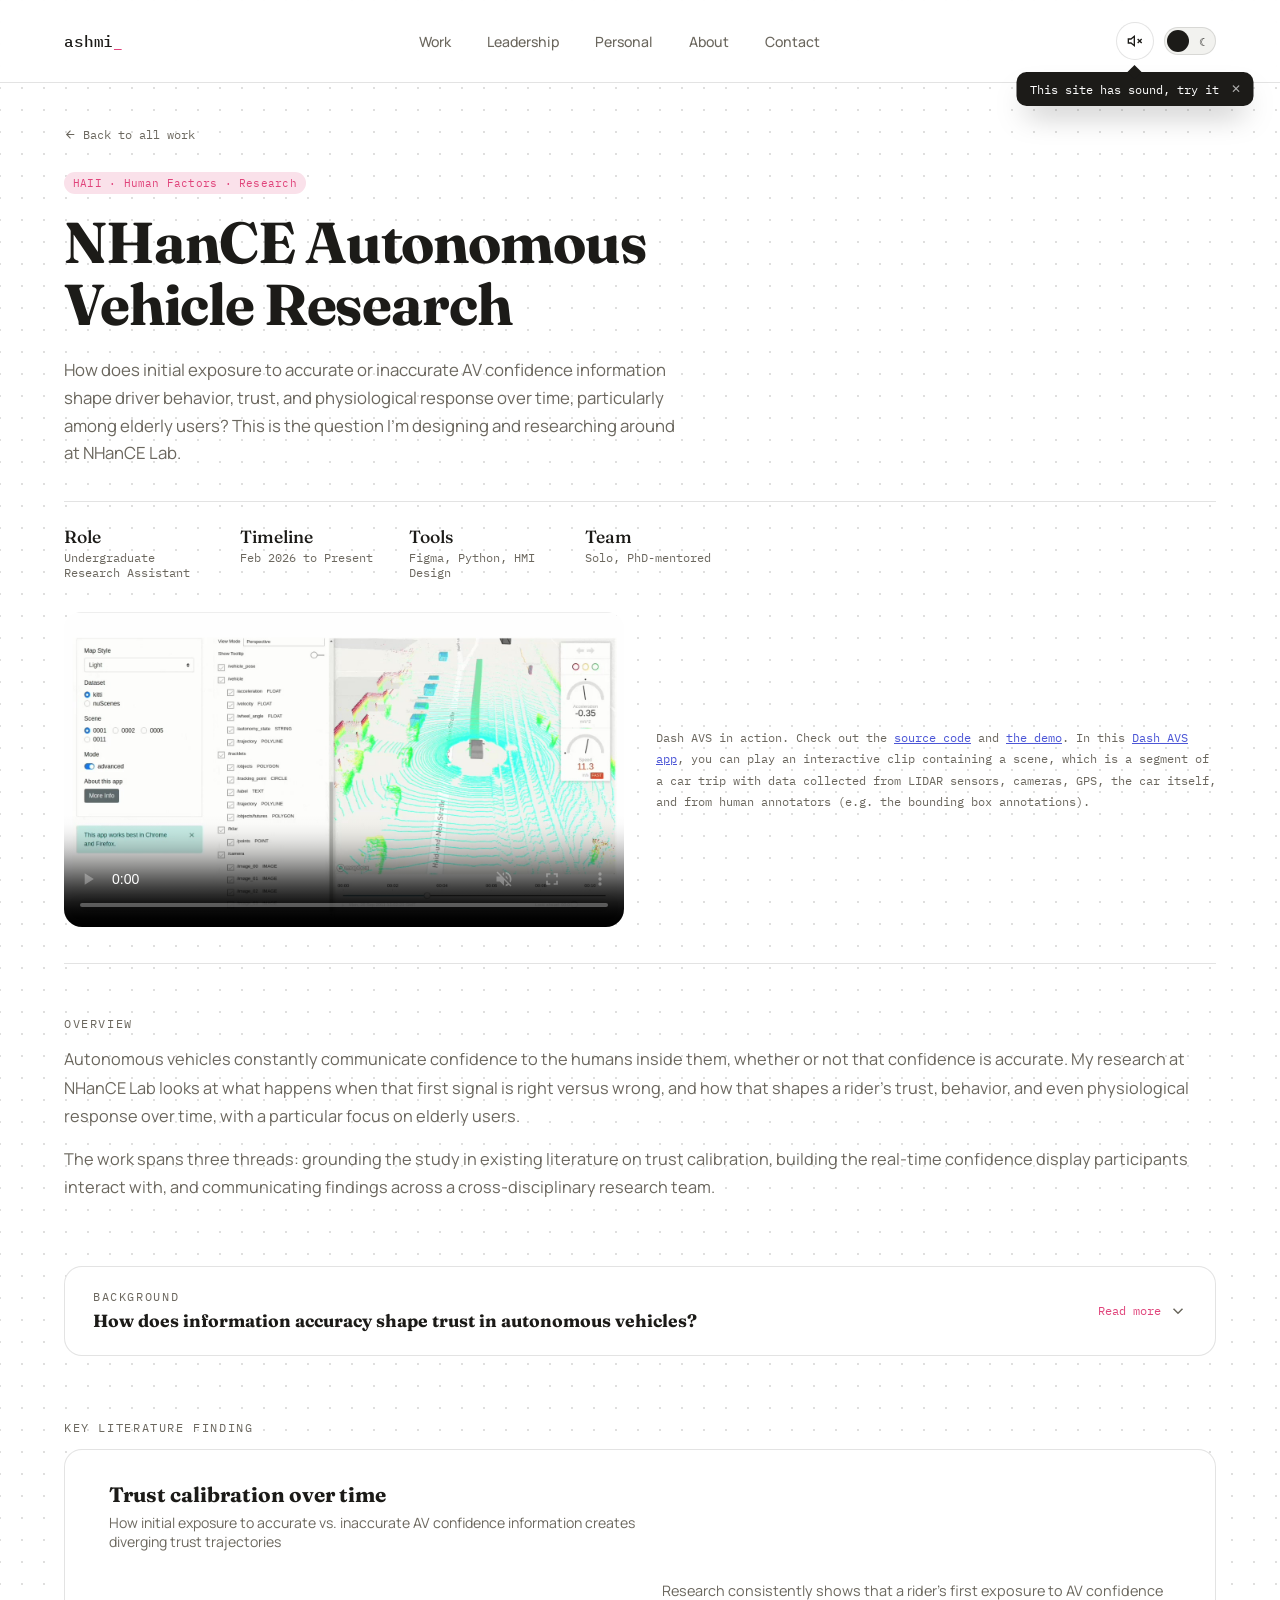
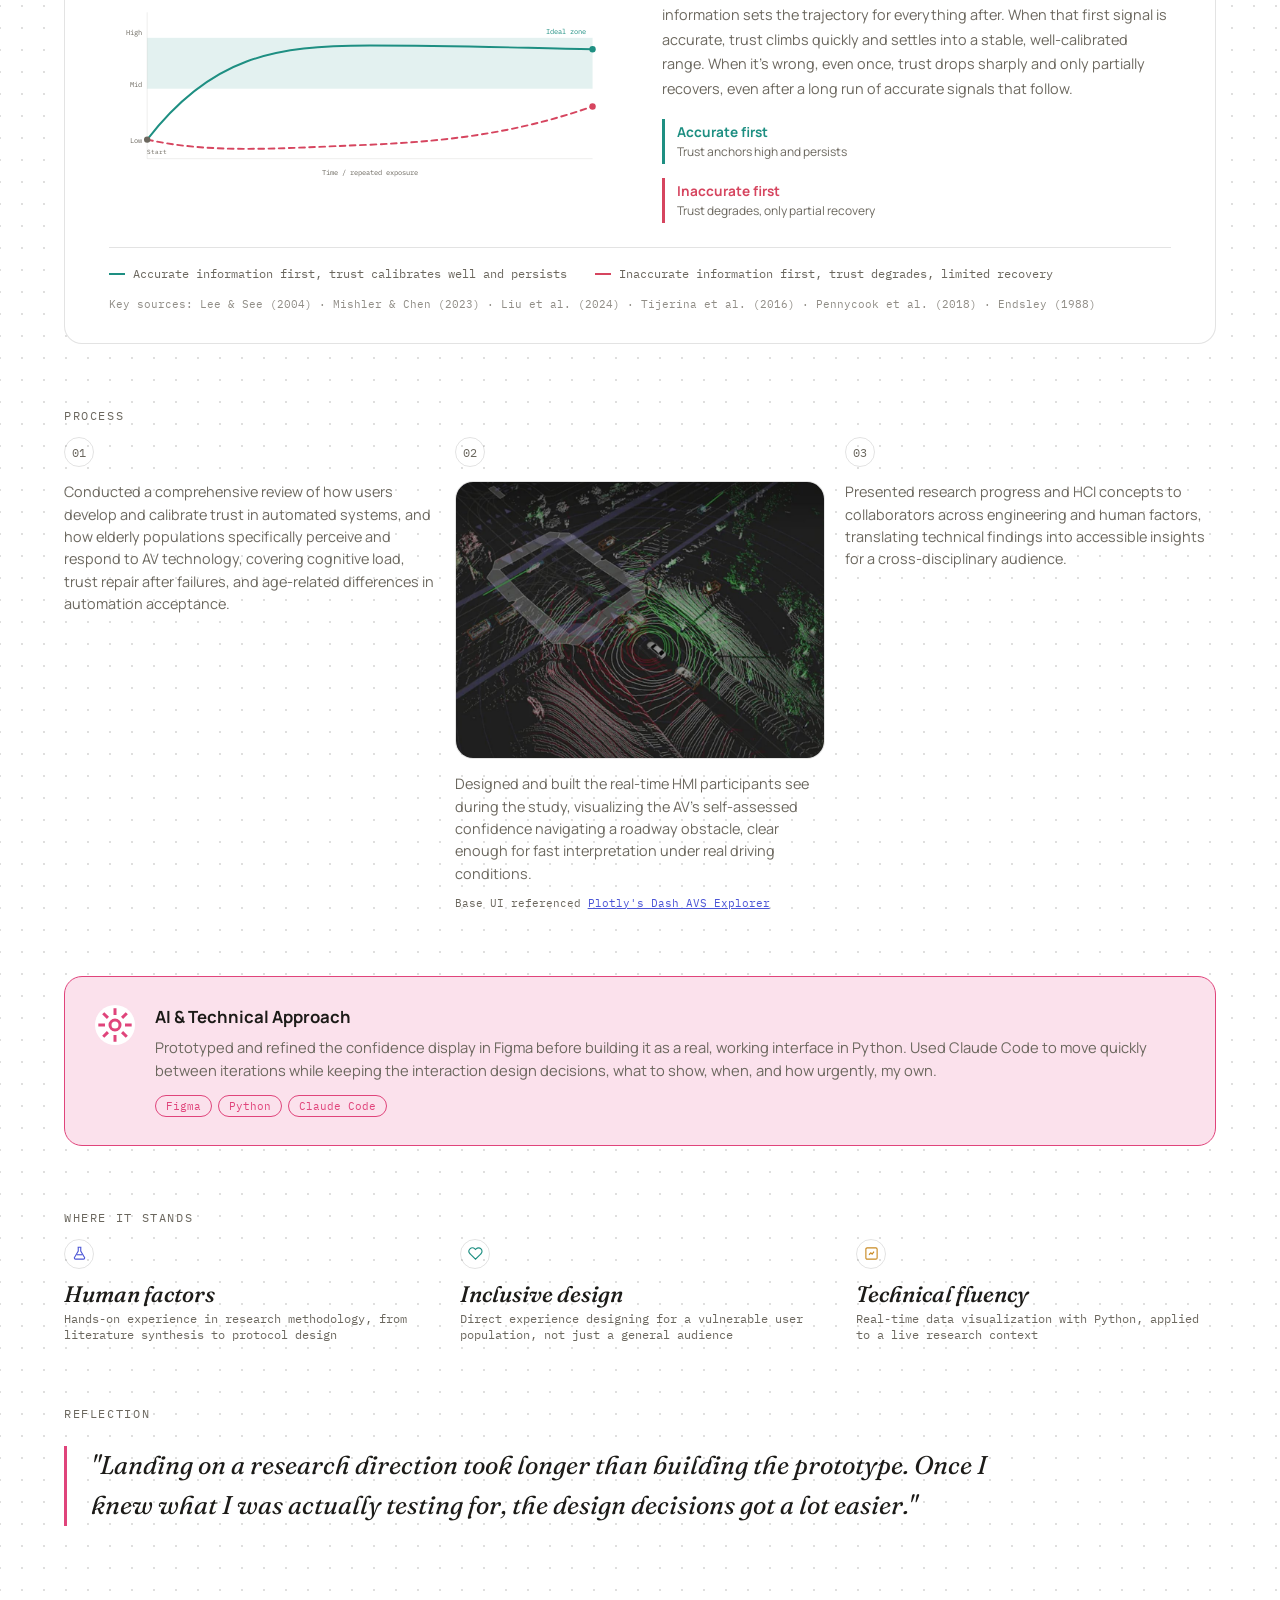
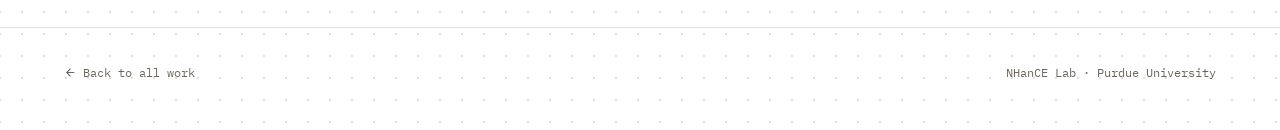
==== projects/nhance.html @ 882b9fed "Add files via upload" ====
<!DOCTYPE html>
<html lang="en">
<head>
<meta charset="UTF-8">
<meta name="viewport" content="width=device-width, initial-scale=1.0">
<title>NHanCE Autonomous Vehicle Research · ashmi.design</title>
<link rel="stylesheet" href="../assets/styles.css">
</head>
<body data-theme="light">
<script>
(function(){
  try{
    var saved = localStorage.getItem('theme');
    if(saved === 'dark'){ document.body.setAttribute('data-theme', 'dark'); }
  }catch(e){}
})();
</script>

<div id="pulse"></div>

<header>
  <a class="wordmark" href="../index.html" style="text-decoration:none; color:var(--ink);">ashmi<span class="cursor">_</span></a>
  <nav>
    <a href="../index.html#work" data-hover>Work</a>
    <a href="../index.html#leadership" data-hover>Leadership</a>
    <a href="../index.html#personal" data-hover>Personal</a>
    <a href="../index.html#about" data-hover>About</a>
    <a href="../index.html#contact" data-hover>Contact</a>
  </nav>
  <div class="controls">
    <div class="sound-btn-wrap">
      <button class="icon-btn" id="soundToggle" title="Toggle sound" aria-pressed="false">
        <svg id="soundIconOn" viewBox="0 0 24 24" fill="none" stroke="currentColor" stroke-width="2" style="display:none">
          <path d="M11 5 6 9H2v6h4l5 4V5Z"/><path d="M15.5 8.5a5 5 0 0 1 0 7"/><path d="M19 5a10 10 0 0 1 0 14"/>
        </svg>
        <svg id="soundIconOff" viewBox="0 0 24 24" fill="none" stroke="currentColor" stroke-width="2">
          <path d="M11 5 6 9H2v6h4l5 4V5Z"/><line x1="22" y1="9" x2="16" y2="15"/><line x1="16" y1="9" x2="22" y2="15"/>
        </svg>
      </button>
      <div class="sound-popup" id="soundPopup">
        This site has sound, try it
        <button id="soundPopupClose" aria-label="Dismiss">✕</button>
      </div>
    </div>
    <div class="switch" id="themeSwitch" role="button" aria-label="Toggle dark mode">
      <span class="glyph sun">☀</span><span class="glyph moon">☾</span>
      <div class="knob"></div>
    </div>
  </div>
</header>

<section class="cs-hero">
  <a class="cs-back" href="../index.html#work">
    <svg viewBox="0 0 24 24" fill="none" stroke="currentColor" stroke-width="2"><path d="M19 12H5M12 19l-7-7 7-7"/></svg>
    Back to all work
  </a>
  <span class="tag">HAII · Human Factors · Research</span>
  <h1 class="cs-title" style="text-align:left; margin-left:0;">NHanCE Autonomous Vehicle Research</h1>
  <p class="cs-subtitle">How does initial exposure to accurate or inaccurate AV confidence information
  shape driver behavior, trust, and physiological response over time, particularly among elderly users?
  This is the question I'm designing and researching around at NHanCE Lab.</p>

  <div class="cs-meta">
    <div class="cs-meta-item"><b>Role</b>Undergraduate Research Assistant</div>
    <div class="cs-meta-item"><b>Timeline</b>Feb 2026 to Present</div>
    <div class="cs-meta-item"><b>Tools</b>Figma, Python, HMI Design</div>
    <div class="cs-meta-item"><b>Team</b>Solo, PhD-mentored</div>
  </div>
</section>

<div class="cs-chart-grid" style="display:grid; gap:32px; align-items:center; margin:0 clamp(20px,5vw,64px) 44px; padding-bottom:36px; border-bottom:1px solid var(--line);">
  <div class="cs-hero-image" style="aspect-ratio:16/9; border-radius:var(--radius); overflow:hidden; background:#000; margin:0;">
    <video
      style="width:100%; height:100%; object-fit:cover; display:block;"
      src="../assets/video/nhance-dashboard-demo.mp4"
      poster="../assets/img/nhance-dashboard-poster.jpg"
      controls muted playsinline preload="metadata">
    </video>
  </div>
  <p style="font-family:'IBM Plex Mono', monospace; font-size:.78rem; color:var(--ink-soft); line-height:1.7; margin:0;">
    Dash AVS in action. Check out the
    <a href="https://github.com/plotly/dash-sample-apps/blob/master/apps/dash-avs-explorer/app.py" target="_blank" rel="noopener" style="color:var(--c1);">source code</a>
    and
    <a href="http://dash-gallery.plotly.host/dash-avs-explorer" target="_blank" rel="noopener" style="color:var(--c1);">the demo</a>.
    In this
    <a href="http://dash-gallery.plotly.host/dash-avs-explorer" target="_blank" rel="noopener" style="color:var(--c1);">Dash AVS app</a>,
    you can play an interactive clip containing a scene, which is a segment of a car trip with data
    collected from LIDAR sensors, cameras, GPS, the car itself, and from human annotators (e.g. the
    bounding box annotations).
  </p>
</div>

<section class="cs-section cs-overview">
  <div class="cs-section-label">Overview</div>
  <p>Autonomous vehicles constantly communicate confidence to the humans inside them, whether or not
  that confidence is accurate. My research at NHanCE Lab looks at what happens when that first signal
  is right versus wrong, and how that shapes a rider's trust, behavior, and even physiological response
  over time, with a particular focus on elderly users.</p>
  <p>The work spans three threads: grounding the study in existing literature on trust calibration,
  building the real-time confidence display participants interact with, and communicating findings
  across a cross-disciplinary research team.</p>
</section>

<section class="cs-section">
  <details class="cs-collapse">
    <summary>
      <div>
        <div class="cs-section-label" style="margin-bottom:6px;">Background</div>
        <div class="cs-collapse-title">How does information accuracy shape trust in autonomous vehicles?</div>
      </div>
      <div class="cs-collapse-toggle">
        <span class="label-closed">Read more</span>
        <span class="label-open">Read less</span>
        <svg class="chevron" viewBox="0 0 24 24" width="18" height="18" fill="none" stroke="currentColor" stroke-width="2"><path d="M6 9l6 6 6-6"/></svg>
      </div>
    </summary>
    <div class="cs-collapse-body">
      <p>Autonomous vehicles are classified by the Society of Automotive Engineers into six levels of
      automation. At SAE Level 3, a vehicle can handle most driving tasks on its own, steering, braking,
      monitoring the environment, but it is not fully autonomous. It still requires a human driver to be
      available and ready to take control when the system reaches its limits, like navigating unexpected
      road conditions or complex intersections. Think of it as a co-pilot that does most of the work but
      can hand the controls back to you at any moment.</p>
      <p>To help drivers know when to step in, Level 3 AVs display real-time confidence information
      through in-vehicle human-machine interfaces, essentially showing how certain the system is about
      handling a given situation. The problem is that this confidence display is not always accurate.
      Sensors fail, systems misjudge conditions, and when drivers repeatedly encounter information that
      does not match reality, they form cognitive biases that shape whether they trust the system, and
      when they decide to take over.</p>
    </div>
  </details>
</section>

<section class="cs-section">
  <div class="cs-section-label">Key literature finding</div>
  <div style="border:1px solid var(--line); border-radius:var(--radius); background:var(--surface); padding:32px clamp(20px,4vw,44px);">
    <h3 style="font-family:'Fraunces', serif; font-weight:700; font-size:1.3rem; margin:0 0 6px;">Trust calibration over time</h3>
    <p style="color:var(--ink-soft); font-size:.88rem; margin:0 0 28px; max-width:60ch;">How initial exposure to accurate vs. inaccurate AV confidence information creates diverging trust trajectories</p>

    <div class="cs-chart-grid" style="display:grid; gap:44px; align-items:center;">
      <svg viewBox="0 0 800 300" style="width:100%; height:auto; display:block;" role="img" aria-label="Line chart showing trust rising and plateauing when initial AV confidence information is accurate, versus dropping and only partially recovering when it is inaccurate">
        <rect x="60" y="50" width="700" height="80" fill="var(--c4)" opacity="0.12"></rect>
        <text x="750" y="44" text-anchor="end" font-family="IBM Plex Mono, monospace" font-size="11" fill="var(--c4)">Ideal zone</text>

        <line x1="60" y1="10" x2="60" y2="240" stroke="var(--line)" stroke-width="1"></line>
        <line x1="60" y1="240" x2="760" y2="240" stroke="var(--line)" stroke-width="1"></line>
        <text x="52" y="45" text-anchor="end" font-family="IBM Plex Mono, monospace" font-size="11" fill="var(--ink-soft)">High</text>
        <text x="52" y="128" text-anchor="end" font-family="IBM Plex Mono, monospace" font-size="11" fill="var(--ink-soft)">Mid</text>
        <text x="52" y="215" text-anchor="end" font-family="IBM Plex Mono, monospace" font-size="11" fill="var(--ink-soft)">Low</text>
        <text x="410" y="266" text-anchor="middle" font-family="IBM Plex Mono, monospace" font-size="11" fill="var(--ink-soft)">Time / repeated exposure</text>

        <path d="M60,210 C160,80 260,62 410,62 C550,62 650,66 760,68" fill="none" stroke="var(--c4)" stroke-width="3" stroke-linecap="round"></path>
        <circle cx="760" cy="68" r="5" fill="var(--c4)"></circle>

        <path d="M60,210 C160,232 260,224 410,218 C550,212 650,196 760,158" fill="none" stroke="var(--c2)" stroke-width="3" stroke-linecap="round" stroke-dasharray="9 7"></path>
        <circle cx="760" cy="158" r="5" fill="var(--c2)"></circle>

        <circle cx="60" cy="210" r="5" fill="var(--ink-soft)"></circle>
        <text x="60" y="232" text-anchor="start" font-family="IBM Plex Mono, monospace" font-size="10" fill="var(--ink-soft)">Start</text>
      </svg>

      <div>
        <p style="color:var(--ink-soft); font-size:.9rem; line-height:1.7; margin:0 0 18px;">
          Research consistently shows that a rider's first exposure to AV confidence information sets
          the trajectory for everything after. When that first signal is accurate, trust climbs quickly
          and settles into a stable, well-calibrated range. When it's wrong, even once, trust drops
          sharply and only partially recovers, even after a long run of accurate signals that follow.
        </p>
        <div style="display:flex; flex-direction:column; gap:14px;">
          <div style="border-left:3px solid var(--c4); padding:4px 0 4px 12px;">
            <div style="font-family:'Manrope', sans-serif; font-weight:700; font-size:.85rem; color:var(--c4);">Accurate first</div>
            <div style="font-family:'Manrope', sans-serif; font-size:.75rem; color:var(--ink-soft); margin-top:2px;">Trust anchors high and persists</div>
          </div>
          <div style="border-left:3px solid var(--c2); padding:4px 0 4px 12px;">
            <div style="font-family:'Manrope', sans-serif; font-weight:700; font-size:.85rem; color:var(--c2);">Inaccurate first</div>
            <div style="font-family:'Manrope', sans-serif; font-size:.75rem; color:var(--ink-soft); margin-top:2px;">Trust degrades, only partial recovery</div>
          </div>
        </div>
      </div>
    </div>

    <div style="display:flex; gap:28px; flex-wrap:wrap; margin-top:24px; padding-top:18px; border-top:1px solid var(--line);">
      <div style="display:flex; align-items:center; gap:8px; font-family:'IBM Plex Mono', monospace; font-size:.74rem; color:var(--ink-soft);">
        <span style="width:16px; height:2px; background:var(--c4); display:inline-block;"></span>
        Accurate information first, trust calibrates well and persists
      </div>
      <div style="display:flex; align-items:center; gap:8px; font-family:'IBM Plex Mono', monospace; font-size:.74rem; color:var(--ink-soft);">
        <span style="width:16px; height:2px; background:var(--c2); display:inline-block; background-image:linear-gradient(90deg, var(--c2) 60%, transparent 40%); background-size:6px 2px;"></span>
        Inaccurate information first, trust degrades, limited recovery
      </div>
    </div>
    <p style="font-family:'IBM Plex Mono', monospace; font-size:.66rem; color:var(--ink-soft); margin:16px 0 0; opacity:.75;">
      Key sources: Lee &amp; See (2004) · Mishler &amp; Chen (2023) · Liu et al. (2024) · Tijerina et al. (2016) · Pennycook et al. (2018) · Endsley (1988)
    </p>
  </div>
</section>

<section class="cs-section">
  <div class="cs-section-label">Process</div>
  <div class="cs-process-grid cs-process-3col">
    <div class="cs-step">
      <div class="cs-step-num">01</div>
      <p>Conducted a comprehensive review of how users develop and calibrate trust in automated
      systems, and how elderly populations specifically perceive and respond to AV technology, covering
      cognitive load, trust repair after failures, and age-related differences in automation acceptance.</p>
    </div>
    <div class="cs-step">
      <div class="cs-step-num">02</div>
      <div style="border-radius:var(--radius); overflow:hidden; aspect-ratio:4/3; border:1px solid var(--line);">
        <img src="../assets/img/lyft-dash-avs-reference.jpg" alt="Plotly Dash AVS Explorer, an open-source LIDAR and sensor visualization tool used as a base UI reference" style="width:100%; height:100%; object-fit:cover; display:block;">
      </div>
      <p>Designed and built the real-time HMI participants see during the study, visualizing the AV's
      self-assessed confidence navigating a roadway obstacle, clear enough for fast interpretation
      under real driving conditions.</p>
      <p style="font-family:'IBM Plex Mono', monospace; font-size:.68rem; color:var(--ink-soft); margin-top:-4px;">
        Base UI referenced <a href="https://medium.com/plotly/the-history-of-autonomous-vehicle-datasets-and-3-open-source-python-apps-for-visualizing-them-afee9d13f58a" target="_blank" rel="noopener" style="color:var(--c1);">Plotly's Dash AVS Explorer</a>
      </p>
    </div>
    <div class="cs-step">
      <div class="cs-step-num">03</div>
      <p>Presented research progress and HCI concepts to collaborators across engineering and human
      factors, translating technical findings into accessible insights for a cross-disciplinary
      audience.</p>
    </div>
  </div>
</section>

<section class="cs-section">
  <div class="cs-ai-callout">
    <div class="icon">
      <svg viewBox="0 0 24 24" fill="none" stroke="currentColor" stroke-width="1.8"><path d="M12 2v4M12 18v4M4.93 4.93l2.83 2.83M16.24 16.24l2.83 2.83M2 12h4M18 12h4M4.93 19.07l2.83-2.83M16.24 7.76l2.83-2.83"/><circle cx="12" cy="12" r="3"/></svg>
    </div>
    <div>
      <h3>AI & Technical Approach</h3>
      <p>Prototyped and refined the confidence display in Figma before building it as a real, working
      interface in Python. Used Claude Code to move quickly between iterations while keeping the
      interaction design decisions, what to show, when, and how urgently, my own.</p>
      <div class="ai-tags">
        <span>Figma</span>
        <span>Python</span>
        <span>Claude Code</span>
      </div>
    </div>
  </div>
</section>

<section class="cs-section">
  <div class="cs-section-label">Where it stands</div>
  <div class="cs-outcome-grid">
    <div class="credential" style="--credential-accent: var(--c1);">
      <div class="credential-icon">
        <svg viewBox="0 0 24 24" fill="none" stroke="currentColor" stroke-width="1.8"><path d="M9 2h6M10 2v6l-5.5 9.5A2 2 0 0 0 6.2 21h11.6a2 2 0 0 0 1.7-3.5L14 8V2"/><path d="M7.5 14h9"/></svg>
      </div>
      <b>Human factors</b>Hands-on experience in research methodology, from literature synthesis to protocol design
    </div>
    <div class="credential" style="--credential-accent: var(--c4);">
      <div class="credential-icon">
        <svg viewBox="0 0 24 24" fill="none" stroke="currentColor" stroke-width="1.8"><path d="M20.8 4.6a5.5 5.5 0 0 0-7.8 0L12 5.6l-1-1a5.5 5.5 0 1 0-7.8 7.8l1 1L12 21l7.8-7.6 1-1a5.5 5.5 0 0 0 0-7.8Z"/></svg>
      </div>
      <b>Inclusive design</b>Direct experience designing for a vulnerable user population, not just a general audience
    </div>
    <div class="credential" style="--credential-accent: var(--c3);">
      <div class="credential-icon">
        <svg viewBox="0 0 24 24" fill="none" stroke="currentColor" stroke-width="1.8"><rect x="3" y="3" width="18" height="18" rx="2"/><path d="M8 14l3-3 2 2 3-4"/></svg>
      </div>
      <b>Technical fluency</b>Real-time data visualization with Python, applied to a live research context
    </div>
  </div>
</section>

<section class="cs-section">
  <div class="cs-section-label">Reflection</div>
  <p class="cs-reflection">"Landing on a research direction took longer than building the prototype.
  Once I knew what I was actually testing for, the design decisions got a lot easier."</p>
</section>

<div class="cs-footer-nav">
  <a href="../index.html#work">
    <svg viewBox="0 0 24 24" width="13" height="13" fill="none" stroke="currentColor" stroke-width="2"><path d="M19 12H5M12 19l-7-7 7-7"/></svg>
    Back to all work
  </a>
  <span style="font-family:'IBM Plex Mono', monospace; font-size:.75rem; color:var(--ink-soft);">NHanCE Lab · Purdue University</span>
</div>

<script src="../assets/script.js"></script>
<script>
const bgCollapse = document.querySelector('.cs-collapse');
if(bgCollapse){
  bgCollapse.addEventListener('toggle', ()=>{
    if(bgCollapse.open){
      tone(392.00, 0.18, 'sine', 0.045, 0, { glide:true });
      tone(523.25, 0.22, 'sine', 0.035, 0.07);
    } else {
      tone(349.23, 0.18, 'sine', 0.04, 0);
    }
  });
}
document.querySelectorAll('.cs-back, .cs-footer-nav a').forEach(link=>{
  link.addEventListener('click', ()=> tone(329.63, 0.16, 'sine', 0.035, 0, { glide:true }));
});
</script>
</body>
</html>
---- assets/styles.css ----
@import url('https://fonts.googleapis.com/css2?family=Fraunces:ital,wght@0,300;0,400;0,500;0,700;0,800;1,400&family=Manrope:wght@400;500;600;700;800&family=IBM+Plex+Mono:wght@400;500&display=swap');

  :root{
    --bg: #FFFFFF;
    --surface: #FFFFFF;
    --surface-2: #F2F2EF;
    --ink: #1C1B18;
    --ink-soft: #6B675E;
    --line: rgba(28,27,24,0.12);
    --accent: #E0447B;
    --accent-soft: #FBE1EC;
    --sage: #7C9271;
    --dot: rgba(28,27,24,0.14);
    --radius: 18px;
    --ease: cubic-bezier(.16,.84,.44,1);
    --c1: #4C56D6;
    --c2: #D6455F;
    --c3: #C98A22;
    --c4: #1E8F82;
  }
  [data-theme="dark"]{
    --bg: #111217;
    --surface: #191B21;
    --surface-2: #20222A;
    --ink: #ECE9DF;
    --ink-soft: #9B968A;
    --line: rgba(236,233,223,0.12);
    --accent: #FF7FB0;
    --accent-soft: #3A2432;
    --sage: #9BB58C;
    --dot: rgba(236,233,223,0.14);
    --c1: #8C97FF;
    --c2: #FF8DA1;
    --c3: #F0B840;
    --c4: #52D9C6;
  }

  *{ box-sizing:border-box; }
  html{ scroll-behavior:smooth; }
  body{
    margin:0;
    background-color:var(--bg);
    background-image: radial-gradient(circle, var(--dot) 1px, transparent 1px);
    background-size: 22px 22px;
    background-position: -11px -11px;
    color:var(--ink);
    font-family:'Manrope', sans-serif;
    transition: background-color .5s var(--ease), color .5s var(--ease);
    overflow-x:hidden;
    cursor:default;
  }
  ::selection{ background:var(--accent); color:var(--bg); }

  .eyebrow{
    font-family:'IBM Plex Mono', monospace;
    font-size:.72rem;
    letter-spacing:.14em;
    text-transform:uppercase;
    color:var(--ink-soft);
  }

  /* ---------- cursor pulse ---------- */
  #pulse{
    position:fixed; top:0; left:0; width:26px; height:26px;
    border-radius:50%;
    border:1.5px solid var(--accent);
    pointer-events:none;
    transform:translate(-50%,-50%);
    z-index:999;
    transition: width .25s var(--ease), height .25s var(--ease), opacity .3s, border-color .5s;
    opacity:0;
  }
  #pulse.show{ opacity:.9; }
  #pulse.big{ width:64px; height:64px; }
  #pulse::after{
    content:'';
    position:absolute; inset:8px;
    border-radius:50%;
    background:var(--accent);
    opacity:.15;
    transition: opacity .3s var(--ease), inset .3s var(--ease);
  }
  #pulse.big::after{ opacity:.4; inset:22px; }

  /* ---------- header ---------- */
  header{
    position:sticky; top:0; z-index:50;
    display:flex; align-items:center; justify-content:space-between;
    padding: 22px clamp(20px,5vw,64px);
    backdrop-filter: blur(10px);
    background: color-mix(in srgb, var(--bg) 92%, transparent);
    border-bottom: 1px solid var(--line);
  }
  .wordmark{
    font-family:'IBM Plex Mono', monospace;
    font-weight:500;
    font-size:1rem;
    letter-spacing:-.01em;
  }
  .wordmark .cursor{
    color:var(--accent);
    animation: blink 1.1s steps(1) infinite;
  }
  @keyframes blink{ 50%{ opacity:0; } }

  nav{ display:flex; gap:clamp(18px,3vw,36px); align-items:center; }
  nav a{
    color:var(--ink-soft); text-decoration:none; font-size:.88rem; font-weight:500;
    position:relative; padding:4px 0;
  }
  nav a::after{
    content:''; position:absolute; left:0; bottom:0; width:0; height:1px;
    background:var(--ink); transition:width .35s var(--ease);
  }
  nav a:hover{ color:var(--ink); }
  nav a:hover::after{ width:100%; }

  .controls{ display:flex; align-items:center; gap:10px; }
  .sound-btn-wrap{ position:relative; display:flex; }

  .sound-popup{
    position:absolute; top:calc(100% + 12px); left:50%; transform:translate(-50%,-6px);
    background:var(--ink); color:var(--bg);
    padding:9px 10px 9px 14px; border-radius:10px;
    font-family:'IBM Plex Mono', monospace; font-size:.72rem; white-space:nowrap;
    display:flex; align-items:center; gap:10px;
    box-shadow:0 16px 30px -10px rgba(0,0,0,.35);
    z-index:200; opacity:0; pointer-events:none;
    transition: opacity .3s var(--ease), transform .3s var(--ease);
  }
  .sound-popup.show{ opacity:1; transform:translate(-50%,0); pointer-events:auto; }
  .sound-popup::before{
    content:''; position:absolute; top:-5px; left:50%; margin-left:-5px;
    width:10px; height:10px; background:var(--ink); transform:rotate(45deg);
  }
  .sound-popup button{
    background:none; border:none; color:var(--bg); opacity:.65; cursor:pointer;
    font-size:12px; line-height:1; padding:2px;
  }
  .sound-popup button:hover{ opacity:1; }

  .icon-btn{
    width:38px; height:38px; border-radius:50%;
    border:1px solid var(--line); background:var(--surface);
    display:flex; align-items:center; justify-content:center;
    cursor:pointer; color:var(--ink); transition: transform .25s var(--ease), background .3s;
  }
  .icon-btn:hover{ transform:translateY(-2px); }
  .icon-btn svg{ width:16px; height:16px; }

  .switch{
    width:52px; height:28px; border-radius:20px;
    background:var(--surface-2); border:1px solid var(--line);
    position:relative; cursor:pointer;
    transition:background .4s var(--ease);
  }
  .switch .knob{
    position:absolute; top:2px; left:2px;
    width:22px; height:22px; border-radius:50%;
    background:var(--ink); transition: transform .4s var(--ease), background .4s;
  }
  [data-theme="dark"] .switch .knob{ transform:translateX(24px); background:var(--accent); }
  .switch .glyph{
    position:absolute; font-size:11px; top:50%; transform:translateY(-50%);
  }
  .switch .sun{ left:6px; }
  .switch .moon{ right:6px; }

  /* ---------- hero ---------- */
  .hero{
    padding: clamp(36px,7vh,72px) clamp(20px,5vw,64px) clamp(40px,8vh,80px);
    position:relative;
  }
  .hero-top{
    display:grid;
    grid-template-columns: 1fr auto 1fr;
    align-items:center;
    gap:16px;
    margin-bottom:28px;
  }
  .hero-top .availability{
    grid-column:2; justify-self:center;
    display:inline-flex; align-items:center; gap:8px;
    border:1px solid color-mix(in srgb, var(--accent) 45%, transparent);
    border-radius:20px; padding:6px 16px 6px 12px;
  }
  .hero-top .location{ grid-column:3; justify-self:end; }
  .star-pulse{
    width:13px; height:13px; display:inline-flex; flex-shrink:0;
    animation: starpulse 1.8s ease-in-out infinite;
  }
  .star-pulse svg{ width:100%; height:100%; }
  @keyframes starpulse{
    0%,100%{ transform:scale(1) rotate(0deg); opacity:1; }
    50%{ transform:scale(1.35) rotate(15deg); opacity:.65; }
  }

  @media (max-width:640px){
    .hero-top{ grid-template-columns:1fr; justify-items:center; text-align:center; }
    .hero-top .location{ justify-self:center; }
  }

  h1{
    font-family:'Fraunces', serif;
    font-weight:400;
    font-size: clamp(2.4rem, 6.4vw, 5.4rem);
    line-height:1.14;
    letter-spacing:-.02em;
    margin:0 auto 28px;
    max-width:23ch;
    text-align:center;
    transition: transform .35s cubic-bezier(.34,1.56,.64,1);
    transform-origin:center;
  }
  h1.pop-block{ transform: scale(1.035); }
  h1 em{
    font-style:normal; font-weight:800; color:var(--accent); position:relative;
    margin-right:0.14em;
  }
  h1 .line{ display:block; overflow:hidden; padding-bottom:0.14em; margin-bottom:-0.14em; }
  h1 .line span{
    display:inline-block;
    transform:translateY(110%);
    animation: rise .9s var(--ease) forwards;
  }

  @keyframes rise{ to{ transform:translateY(0); } }

  .hero-bottom{
    display:flex; justify-content:space-between; align-items:flex-end;
    gap:40px; flex-wrap:wrap; border-top:1px solid var(--line); padding-top:26px;
  }
  .hero-sub{ max-width:38ch; color:var(--ink-soft); font-size:1rem; line-height:1.6; }
  .hero-sub strong{ color:var(--ink); font-weight:600; }

  .credentials{ display:flex; gap:30px; flex-wrap:wrap; }
  .credential{ font-family:'IBM Plex Mono', monospace; font-size:.78rem; color:var(--ink-soft); max-width:17ch; }
  .credential-icon{
    width:30px; height:30px; border-radius:50%;
    display:flex; align-items:center; justify-content:center;
    border:1px solid var(--line);
    color: var(--credential-accent, var(--accent));
    margin-bottom:11px;
  }
  .credential-icon svg{ width:15px; height:15px; }
  .credential b{ display:block; color:var(--ink); font-size:1.4rem; font-family:'Fraunces',serif; font-style:italic; font-weight:500; margin-bottom:2px; }

  /* ---------- sections ---------- */
  section{ padding: 40px clamp(20px,5vw,64px); position:relative; }
  .section-head{
    display:flex; justify-content:space-between; align-items:flex-end;
    margin-bottom:36px; gap:20px; flex-wrap:wrap;
  }
  .section-head h2{
    font-family:'Fraunces', serif; font-weight:700; font-size:clamp(1.6rem,3vw,2.4rem);
    margin:6px 0 0;
  }
  .section-head p{ color:var(--ink-soft); max-width:32ch; font-size:.92rem; margin:0; }

  /* ---------- project grid ---------- */
  .grid{
    display:grid;
    grid-template-columns: repeat(2, 1fr);
    grid-auto-rows: minmax(190px, auto);
    gap:16px;
  }
  .card{
    grid-column: span 1;
    background:var(--surface);
    border:1px solid var(--line);
    border-radius:var(--radius);
    padding:22px;
    position:relative;
    overflow:hidden;
    cursor:pointer;
    transition: transform .5s var(--ease), border-color .35s, box-shadow .5s var(--ease),
                opacity .5s var(--ease), filter .5s var(--ease);
    display:flex; flex-direction:column; justify-content:space-between;
    z-index:1;
  }

  .card:hover{
    transform:translateY(-6px);
    box-shadow: 0 24px 48px -24px rgba(0,0,0,.28);
    border-color: var(--card-accent, var(--accent));
  }
  .card-top{ display:flex; justify-content:space-between; align-items:flex-start; gap:8px; }
  .tag{
    font-family:'IBM Plex Mono', monospace; font-size:.68rem;
    color:var(--card-accent, var(--accent));
    background: color-mix(in srgb, var(--card-accent, var(--accent)) 16%, var(--surface));
    padding:4px 9px; border-radius:20px; letter-spacing:.02em;
    display:inline-flex; align-items:center; gap:5px;
  }
  .arrow{
    width:28px; height:28px; border-radius:50%; border:1px solid var(--line);
    display:flex; align-items:center; justify-content:center; flex-shrink:0;
    transition: transform .4s var(--ease), background .3s;
  }
  .card:hover .arrow{ transform: rotate(45deg); background:var(--card-accent, var(--accent)); border-color:var(--card-accent, var(--accent)); }
  .card:hover .arrow svg{ stroke:var(--bg); }
  .arrow svg{ width:12px; height:12px; stroke:var(--ink); transition:stroke .3s; }

  .card h3{
    font-family:'Manrope', sans-serif; font-weight:700; font-size:1.3rem; margin:16px 0 8px;
    letter-spacing:-.01em; line-height:1.15;
  }
  .card p{ color:var(--ink-soft); font-size:.86rem; line-height:1.55; margin:0; max-width:40ch; font-style:italic; opacity:.82; }

  .wave{ width:100%; height:38px; margin-top:14px; }
  .wave path{
    fill:none; stroke:var(--card-accent, var(--accent)); stroke-width:1.6;
    stroke-linecap:round;
    opacity:.55;
    transition: opacity .3s;
  }
  .card:hover .wave path{ opacity:1; }

  /* sonar-ripple mockup — concentric pings expanding from a center point */
  .ripple-signal{
    position:relative; width:100%; height:38px; margin-top:14px;
    display:flex; align-items:center;
  }
  .ripple-signal .dot{
    position:absolute; left:5px; width:6px; height:6px; border-radius:50%;
    background: var(--card-accent, var(--accent));
  }
  .ripple-signal .ping{
    position:absolute; left:2px; width:12px; height:12px; border-radius:50%;
    border:1.5px solid var(--card-accent, var(--accent));
    opacity:0;
    animation: pingRipple 2.6s ease-out infinite;
  }
  .ripple-signal .ping:nth-child(2){ animation-delay:.85s; }
  .ripple-signal .ping:nth-child(3){ animation-delay:1.7s; }
  .card:hover .ripple-signal .ping{ animation-duration:1.3s; }
  @keyframes pingRipple{
    0%{ transform:scale(.6); opacity:.75; }
    70%{ opacity:.15; }
    100%{ transform:scale(4.2); opacity:0; }
  }

  .card-detail{
    max-height:0; overflow:hidden;
    transition: max-height .5s var(--ease), margin .5s var(--ease);
    font-size:.85rem; color:var(--ink-soft); line-height:1.6;
    border-top: 1px solid transparent;
    font-style:italic; opacity:.68;
  }
  .card.active .card-detail{
    max-height:240px; margin-top:14px; border-top:1px solid var(--line); padding-top:14px;
  }
  .case-study-link{
    display:inline-flex; align-items:center; gap:7px; margin-top:16px;
    font-family:'IBM Plex Mono', monospace; font-size:.74rem; font-style:normal; font-weight:500;
    color: var(--card-accent, var(--accent)); text-decoration:none;
    border:1px solid var(--card-accent, var(--accent));
    border-radius:20px; padding:8px 14px;
    transition: background .25s var(--ease), color .25s var(--ease);
  }
  .case-study-link:hover{
    background: var(--card-accent, var(--accent));
    color: var(--bg);
  }
  .case-study-link svg{ transition: transform .25s var(--ease); }
  .case-study-link:hover svg{ transform: translateX(2px); }
  .card.active .arrow{ transform:rotate(90deg); }

  /* pop-out interaction: active card lifts forward, siblings recede */
  .card.active{
    transform: scale(1.035) translateY(-10px);
    box-shadow: 0 40px 70px -24px color-mix(in srgb, var(--card-accent, var(--accent)) 45%, rgba(0,0,0,.4));
    border-color: var(--card-accent, var(--accent));
    z-index:6;
  }
  .grid.has-active .card:not(.active){
    opacity:.4;
    filter: blur(1.5px) saturate(.7);
    transform: scale(.965);
  }
  .grid.has-active .card:not(.active):hover{
    opacity:.65; filter: blur(.5px) saturate(.85); transform: scale(.975);
  }

  /* ---------- leadership + personal writing ---------- */
  .lead-grid{
    display:grid; grid-template-columns: repeat(2, 1fr); gap:16px;
  }
  .lead-card{
    background:var(--surface); border:1px solid var(--line); border-radius:var(--radius);
    padding:24px; transition: transform .4s var(--ease), border-color .35s, box-shadow .4s var(--ease);
  }
  .lead-card:hover{
    transform:translateY(-4px);
    border-color: var(--card-accent, var(--accent));
    box-shadow: 0 20px 40px -22px rgba(0,0,0,.22);
  }
  .lead-card .tag{ margin-bottom:14px; }
  .lead-card h3{
    font-family:'Manrope', sans-serif; font-weight:700; font-size:1.25rem; margin:0 0 8px; letter-spacing:-.01em;
  }
  .lead-card p{ color:var(--ink-soft); font-size:.88rem; line-height:1.6; margin:0; }

  .article-card{
    background:var(--surface); border:1px dashed var(--line); border-radius:var(--radius);
    padding:24px; min-height:150px; display:flex; flex-direction:column; justify-content:center; gap:8px;
    transition: border-color .35s, background .35s;
  }
  .article-card:hover{ border-color: var(--accent); background: var(--accent-soft); }
  .article-card.published{ border-style:solid; border-color:var(--line); background:var(--surface); }
  .article-card.published:hover{
    border-color: var(--card-accent, var(--accent));
    background: var(--surface);
    transform: translateY(-4px);
    box-shadow: 0 20px 40px -22px rgba(0,0,0,.2);
  }
  .article-card.published h3{ font-style:normal; font-weight:700; color:var(--ink); font-size:1.15rem; }
  .article-card.published p{ opacity:.9; }
  .article-card.published .article-status{ color: var(--card-accent, var(--accent)); }
  .article-status{
    font-family:'IBM Plex Mono', monospace; font-size:.68rem; letter-spacing:.06em; text-transform:uppercase;
    color:var(--ink-soft);
  }
  .article-card h3{
    font-family:'Manrope', sans-serif; font-style:italic; font-weight:400; font-size:1.15rem; margin:0;
    color:var(--ink-soft);
  }
  .article-card p{ color:var(--ink-soft); font-size:.85rem; margin:0; opacity:.75; }

  @media (max-width: 860px){
    .lead-grid{ grid-template-columns:1fr; }
  }

  /* ---------- about / footer ---------- */
  .about{
    display:grid; grid-template-columns: 1.1fr .9fr; gap:60px;
    padding-top:60px; padding-bottom:60px;
    border-top:1px solid var(--line);
  }
  .about h2{
    font-family:'Fraunces', serif; font-weight:700; font-size:clamp(1.6rem,3.4vw,2.6rem);
    line-height:1.25; margin:14px 0 20px; max-width:20ch;
  }
  .about p{ color:var(--ink-soft); line-height:1.7; max-width:52ch; }
  .toollist{ display:flex; flex-wrap:wrap; gap:8px; margin-top:22px; }
  .toollist span{
    font-family:'IBM Plex Mono', monospace; font-size:.72rem;
    border:1px solid var(--accent); padding:6px 11px; border-radius:20px;
    color: var(--accent);
    background: var(--accent-soft);
    font-weight:500;
  }
  .contact-card{
    background:var(--surface); border:1px solid var(--line); border-radius:var(--radius);
    padding:28px; align-self:start;
  }
  .contact-card .eyebrow{ margin-bottom:12px; }
  .contact-link{
    display:flex; justify-content:space-between; align-items:center;
    padding:14px 0; border-top:1px solid var(--line);
    text-decoration:none; color:var(--ink); font-size:.95rem;
  }
  .contact-link:first-of-type{ border-top:none; }
  .contact-link span.small{ color:var(--ink-soft); font-family:'IBM Plex Mono', monospace; font-size:.72rem; }

  footer{
    padding:28px clamp(20px,5vw,64px) 40px;
    display:flex; justify-content:space-between; color:var(--ink-soft);
    font-family:'IBM Plex Mono', monospace; font-size:.72rem;
    flex-wrap:wrap; gap:10px;
    position:relative;
  }
  .footer-left{ display:flex; align-items:center; gap:10px; flex-wrap:wrap; }
  .footer-sep{ opacity:.5; }
  .footer-deploy{ display:inline-flex; align-items:center; color:var(--ink-soft); }

  /* ---------- scribbles ---------- */
  .scribble{
    position:absolute;
    pointer-events:auto;
    cursor:default;
    opacity:.85;
    z-index:0;
  }
  .scribble path, .scribble circle{ fill:none; stroke-linecap:round; stroke-linejoin:round; }

  /* star / sparkle: bouncy pop + confetti burst */
  .scribble.pop{ animation: scribblePop .6s cubic-bezier(.34,1.56,.64,1); }
  @keyframes scribblePop{
    0%{ transform: scale(1) rotate(0deg); }
    35%{ transform: scale(1.4) rotate(-14deg); }
    62%{ transform: scale(.9) rotate(9deg); }
    100%{ transform: scale(1) rotate(0deg); }
  }

  /* wave squiggles: side-to-side wiggle, like the line undulating */
  .scribble-wave.wiggle{ animation: scribbleWiggle .6s ease-in-out; }
  @keyframes scribbleWiggle{
    0%,100%{ transform: rotate(0deg); }
    20%{ transform: rotate(-9deg); }
    40%{ transform: rotate(7deg); }
    60%{ transform: rotate(-5deg); }
    80%{ transform: rotate(3deg); }
  }

  /* circles: pull inward into a spiral, then release back out */
  .scribble-circle.spiral{ animation: scribbleSpiral .7s cubic-bezier(.45,0,.55,1); }
  @keyframes scribbleSpiral{
    0%{ transform: scale(1) rotate(0deg); opacity:.85; }
    50%{ transform: scale(.32) rotate(190deg); opacity:.55; }
    100%{ transform: scale(1) rotate(380deg); opacity:.85; }
  }

  /* heart-loop: a quick double heartbeat pulse */
  .scribble-heart.heartbeat{ animation: scribbleHeartbeat .65s ease-in-out; }
  @keyframes scribbleHeartbeat{
    0%,100%{ transform: scale(1); }
    15%{ transform: scale(1.3); }
    30%{ transform: scale(1.05); }
    45%{ transform: scale(1.35); }
    62%{ transform: scale(1); }
  }

  /* arrow: darts forward in its own direction, then springs back */
  .scribble-arrow.dart{ animation: scribbleDart .5s cubic-bezier(.34,1.56,.64,1); }
  @keyframes scribbleDart{
    0%{ transform: translate(0,0) rotate(0deg); }
    40%{ transform: translate(9px,-9px) rotate(10deg); }
    100%{ transform: translate(0,0) rotate(0deg); }
  }

  /* plus mark: a quick spinning flash, like a spark igniting */
  .scribble-plus.flash{ animation: scribbleFlash .6s ease-out; }
  @keyframes scribbleFlash{
    0%{ transform: scale(1) rotate(0deg); opacity:.85; }
    30%{ transform: scale(1.6) rotate(90deg); opacity:1; }
    60%{ transform: scale(.85) rotate(200deg); opacity:.85; }
    100%{ transform: scale(1) rotate(360deg); opacity:.85; }
  }

  .confetti-particle{
    position:fixed; pointer-events:none; z-index:9999;
  }
  .float-a{ animation: floatA 9s ease-in-out infinite; }
  .float-b{ animation: floatB 11s ease-in-out infinite; }
  .float-c{ animation: floatC 7.5s ease-in-out infinite; }
  .spin-slow{ animation: spinSlow 22s linear infinite; transform-origin:50% 50%; }
  @keyframes floatA{
    0%,100%{ transform: translateY(0) rotate(-4deg); }
    50%{ transform: translateY(-14px) rotate(4deg); }
  }
  @keyframes floatB{
    0%,100%{ transform: translateY(0) translateX(0) rotate(3deg); }
    50%{ transform: translateY(12px) translateX(-8px) rotate(-6deg); }
  }
  @keyframes floatC{
    0%,100%{ transform: scale(1) rotate(0deg); }
    50%{ transform: scale(1.12) rotate(8deg); }
  }
  @keyframes spinSlow{ to{ transform: rotate(360deg); } }

  @media (max-width: 860px){
    .scribble{ display:none; }
    .grid{ grid-template-columns: repeat(2,1fr); }
    .about{ grid-template-columns:1fr; }
    #pulse{ display:none; }
  }

  @media (max-width: 540px){
    .grid{ grid-template-columns: 1fr; }
  }


  /* ================= Case study pages ================= */
  .cs-back{
    display:flex; width:fit-content; align-items:center; gap:6px;
    font-family:'IBM Plex Mono', monospace; font-size:.75rem; color:var(--ink-soft);
    text-decoration:none; margin-bottom:28px;
  }
  .cs-back:hover{ color:var(--ink); }
  .cs-back svg{ width:13px; height:13px; }

  .cs-hero{ padding: 44px clamp(20px,5vw,64px) 0; position:relative; }
  .cs-title{
    font-family:'Fraunces', serif; font-weight:700; font-size:clamp(2rem,5vw,3.6rem);
    line-height:1.08; letter-spacing:-.02em; margin:18px 0 20px; max-width:19ch;
  }
  .cs-subtitle{ color:var(--ink-soft); font-size:1.05rem; line-height:1.65; max-width:62ch; margin:0 0 34px; }
  .cs-meta{
    display:flex; gap:36px; flex-wrap:wrap;
    padding:24px 0 32px; border-top:1px solid var(--line);
  }
  .cs-meta-item{ font-family:'IBM Plex Mono', monospace; font-size:.75rem; color:var(--ink-soft); max-width:20ch; }
  .cs-meta-item b{
    display:block; font-family:'Fraunces', serif; font-weight:500; font-size:1.1rem;
    color:var(--ink); margin-bottom:3px;
  }

  /* photo placeholder — dashed, clearly a "drop your image here" slot */
  .photo-placeholder{
    border:1.5px dashed var(--line); border-radius:var(--radius);
    background:var(--surface-2);
    display:flex; flex-direction:column; align-items:center; justify-content:center; gap:10px;
    color:var(--ink-soft); text-align:center; padding:32px 20px;
  }
  .photo-placeholder svg{ width:28px; height:28px; opacity:.5; }
  .photo-placeholder span{
    font-family:'IBM Plex Mono', monospace; font-size:.72rem; line-height:1.6; max-width:32ch;
  }
  .cs-hero-image{ aspect-ratio:16/9; margin: 0 clamp(20px,5vw,64px) 56px; }

  .cs-section{ padding: 8px clamp(20px,5vw,64px) 56px; }
  .cs-section-label{
    font-family:'IBM Plex Mono', monospace; font-size:.72rem; letter-spacing:.14em; text-transform:uppercase;
    color:var(--ink-soft); margin-bottom:14px;
  }
  .cs-overview p{ color:var(--ink-soft); font-size:1.02rem; line-height:1.75; max-width:none; margin:0 0 14px; }

  .cs-collapse{
    border:1px solid var(--line); border-radius:var(--radius); background:var(--surface);
    overflow:hidden;
  }
  .cs-collapse summary{
    list-style:none; cursor:pointer;
    padding:22px clamp(20px,4vw,28px);
    display:flex; justify-content:space-between; align-items:center; gap:20px;
  }
  .cs-collapse summary::-webkit-details-marker{ display:none; }
  .cs-collapse summary:hover .cs-collapse-title{ color:var(--accent); }
  .cs-collapse-title{
    font-family:'Fraunces', serif; font-weight:700; font-size:1.1rem; color:var(--ink);
    line-height:1.3; transition:color .25s var(--ease); max-width:56ch;
  }
  .cs-collapse-toggle{
    display:flex; align-items:center; gap:8px; flex-shrink:0;
    font-family:'IBM Plex Mono', monospace; font-size:.74rem; color:var(--accent);
  }
  .cs-collapse .chevron{
    flex-shrink:0; color:var(--ink-soft); transition: transform .3s var(--ease);
  }
  .cs-collapse[open] .chevron{ transform: rotate(180deg); }
  .cs-collapse:not([open]) .label-open{ display:none; }
  .cs-collapse[open] .label-closed{ display:none; }
  .cs-collapse-body{
    padding:0 clamp(20px,4vw,28px) 26px;
    color:var(--ink-soft); font-size:.94rem; line-height:1.75;
    border-top:1px solid var(--line); margin-top:-1px; padding-top:20px;
  }
  .cs-collapse-body p{ margin:0 0 14px; }
  .cs-collapse-body p:last-child{ margin-bottom:0; }
  .cs-overview p:last-child{ margin-bottom:0; }

  /* process: numbered, photo-forward steps */
  .cs-process-grid{ display:grid; grid-template-columns:repeat(2,1fr); gap:20px; }
  .cs-process-3col{ grid-template-columns:repeat(3,1fr); }
  .cs-chart-grid{ grid-template-columns:1fr 1fr; }
  .cs-step{ display:flex; flex-direction:column; gap:14px; }
  .cs-step-num{
    width:30px; height:30px; border-radius:50%; border:1px solid var(--line);
    display:flex; align-items:center; justify-content:center;
    font-family:'IBM Plex Mono', monospace; font-size:.78rem; color:var(--ink-soft); flex-shrink:0;
  }
  .cs-step .photo-placeholder{ aspect-ratio:4/3; }
  .cs-step p{ color:var(--ink-soft); font-size:.9rem; line-height:1.55; margin:0; }

  /* AI & tools callout — deliberately stands out */
  .cs-ai-callout{
    border:1.5px solid var(--accent);
    background: var(--accent-soft);
    border-radius:var(--radius);
    padding:28px 30px;
    display:flex; gap:20px; align-items:flex-start;
  }
  .cs-ai-callout .icon{
    width:40px; height:40px; border-radius:50%; background:var(--surface);
    display:flex; align-items:center; justify-content:center; flex-shrink:0;
    color:var(--accent);
  }
  .cs-ai-callout h3{
    font-family:'Manrope', sans-serif; font-weight:700; font-size:1.05rem; margin:0 0 8px; color:var(--ink);
  }
  .cs-ai-callout p{ color:var(--ink-soft); font-size:.92rem; line-height:1.6; margin:0; max-width:none; }
  .cs-ai-callout .ai-tags{ display:flex; flex-wrap:wrap; gap:6px; margin-top:12px; }
  .cs-ai-callout .ai-tags span{
    font-family:'IBM Plex Mono', monospace; font-size:.68rem; color:var(--accent);
    border:1px solid var(--accent); border-radius:20px; padding:3px 10px;
  }

  /* outcome — reuse the credential visual language for consistency */
  .cs-outcome-grid{ display:grid; grid-template-columns:repeat(3,1fr); gap:36px; }
  .cs-outcome-4col{ grid-template-columns:repeat(4,1fr); gap:20px; }
  .cs-outcome-grid .credential{ max-width:none; }

  .cs-reflection{
    border-left:3px solid var(--accent); padding-left:24px;
    font-family:'Fraunces', serif; font-style:italic; font-weight:400;
    font-size:clamp(1.2rem,2.4vw,1.6rem); line-height:1.55; color:var(--ink); max-width:56ch;
  }

  .cs-footer-nav{
    display:flex; justify-content:space-between; align-items:center; flex-wrap:wrap; gap:16px;
    padding:36px clamp(20px,5vw,64px) 50px; border-top:1px solid var(--line); margin-top:20px;
  }
  .cs-footer-nav a{
    font-family:'IBM Plex Mono', monospace; font-size:.78rem; color:var(--ink-soft); text-decoration:none;
    display:inline-flex; align-items:center; gap:6px;
  }
  .cs-footer-nav a:hover{ color:var(--ink); }

  @media (max-width:720px){
    .cs-process-grid{ grid-template-columns:1fr; }
    .cs-outcome-grid{ grid-template-columns:1fr; }
    .cs-chart-grid{ grid-template-columns:1fr; }
    .cs-ai-callout{ flex-direction:column; }
  }

  @media (prefers-reduced-motion: reduce){
    *{ animation-duration:.001s !important; transition-duration:.001s !important; }
  }
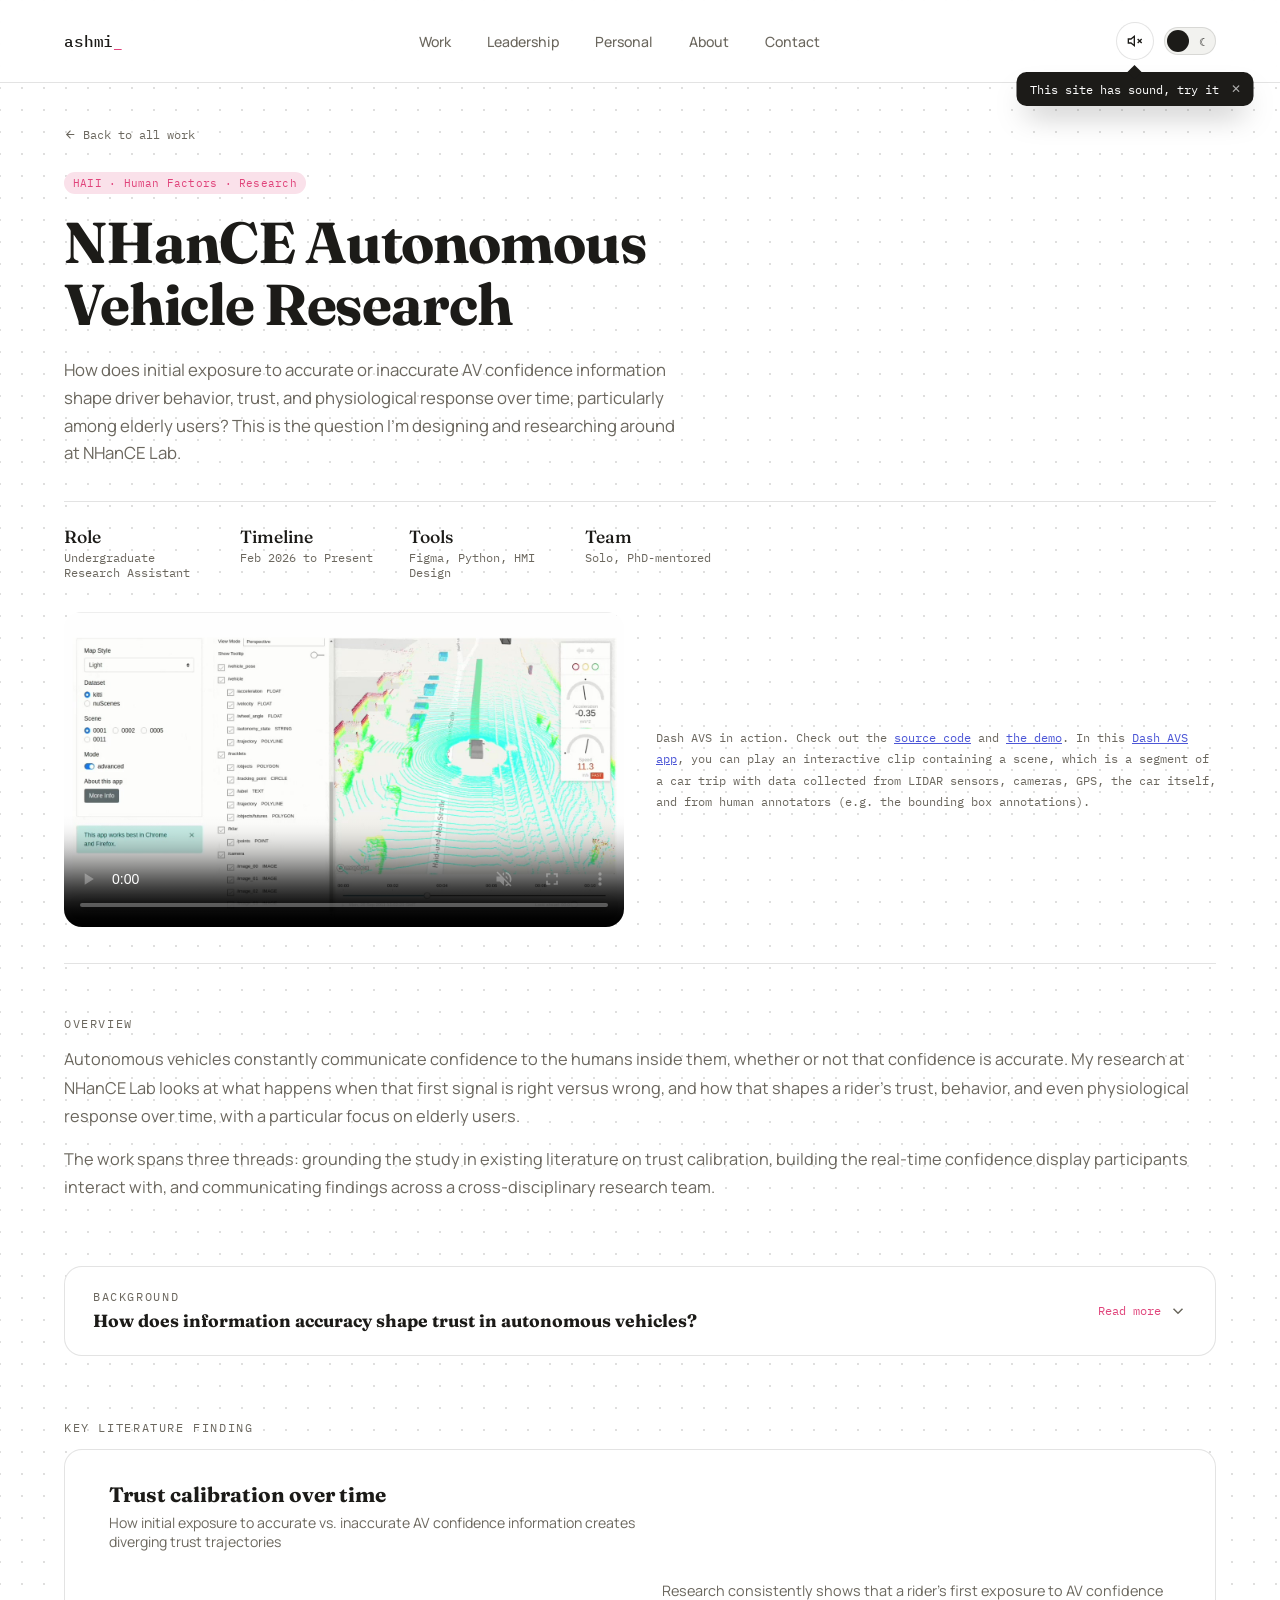
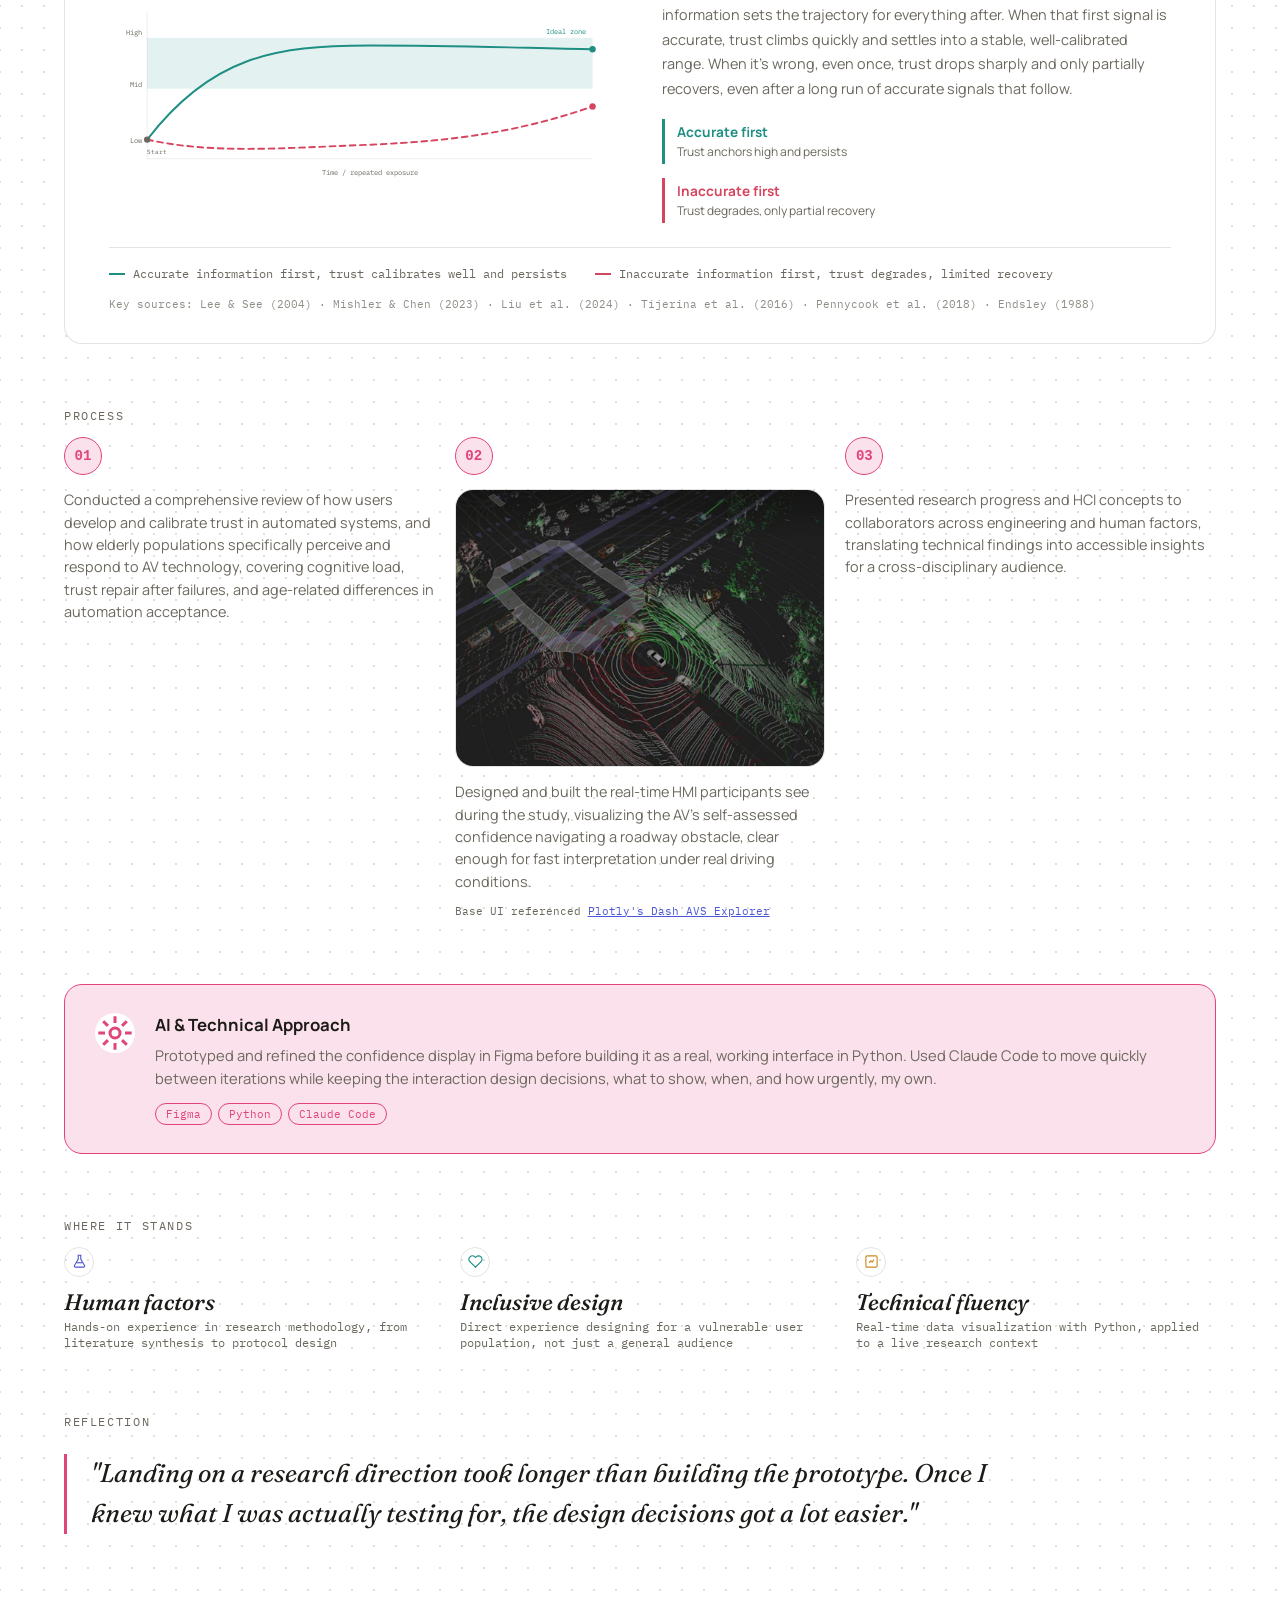
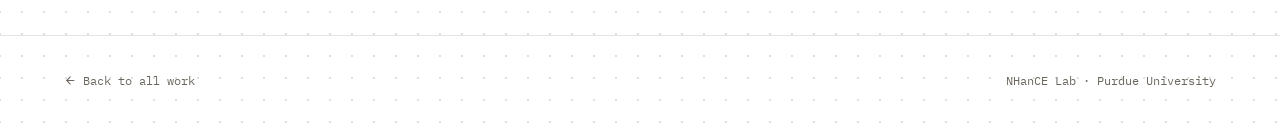
==== commit b35cc21c: "Add files via upload" ====
--- a/projects/nhance.html
+++ b/projects/nhance.html
@@ -199,13 +199,13 @@
   <div class="cs-section-label">Process</div>
   <div class="cs-process-grid cs-process-3col">
     <div class="cs-step">
-      <div class="cs-step-num">01</div>
+      <div class="cs-step-num" style="width:38px; height:38px; font-size:.88rem; font-weight:700; color:var(--accent); border:1.5px solid var(--accent); background:var(--accent-soft);">01</div>
       <p>Conducted a comprehensive review of how users develop and calibrate trust in automated
       systems, and how elderly populations specifically perceive and respond to AV technology, covering
       cognitive load, trust repair after failures, and age-related differences in automation acceptance.</p>
     </div>
     <div class="cs-step">
-      <div class="cs-step-num">02</div>
+      <div class="cs-step-num" style="width:38px; height:38px; font-size:.88rem; font-weight:700; color:var(--accent); border:1.5px solid var(--accent); background:var(--accent-soft);">02</div>
       <div style="border-radius:var(--radius); overflow:hidden; aspect-ratio:4/3; border:1px solid var(--line);">
         <img src="../assets/img/lyft-dash-avs-reference.jpg" alt="Plotly Dash AVS Explorer, an open-source LIDAR and sensor visualization tool used as a base UI reference" style="width:100%; height:100%; object-fit:cover; display:block;">
       </div>
@@ -217,7 +217,7 @@
       </p>
     </div>
     <div class="cs-step">
-      <div class="cs-step-num">03</div>
+      <div class="cs-step-num" style="width:38px; height:38px; font-size:.88rem; font-weight:700; color:var(--accent); border:1.5px solid var(--accent); background:var(--accent-soft);">03</div>
       <p>Presented research progress and HCI concepts to collaborators across engineering and human
       factors, translating technical findings into accessible insights for a cross-disciplinary
       audience.</p>
